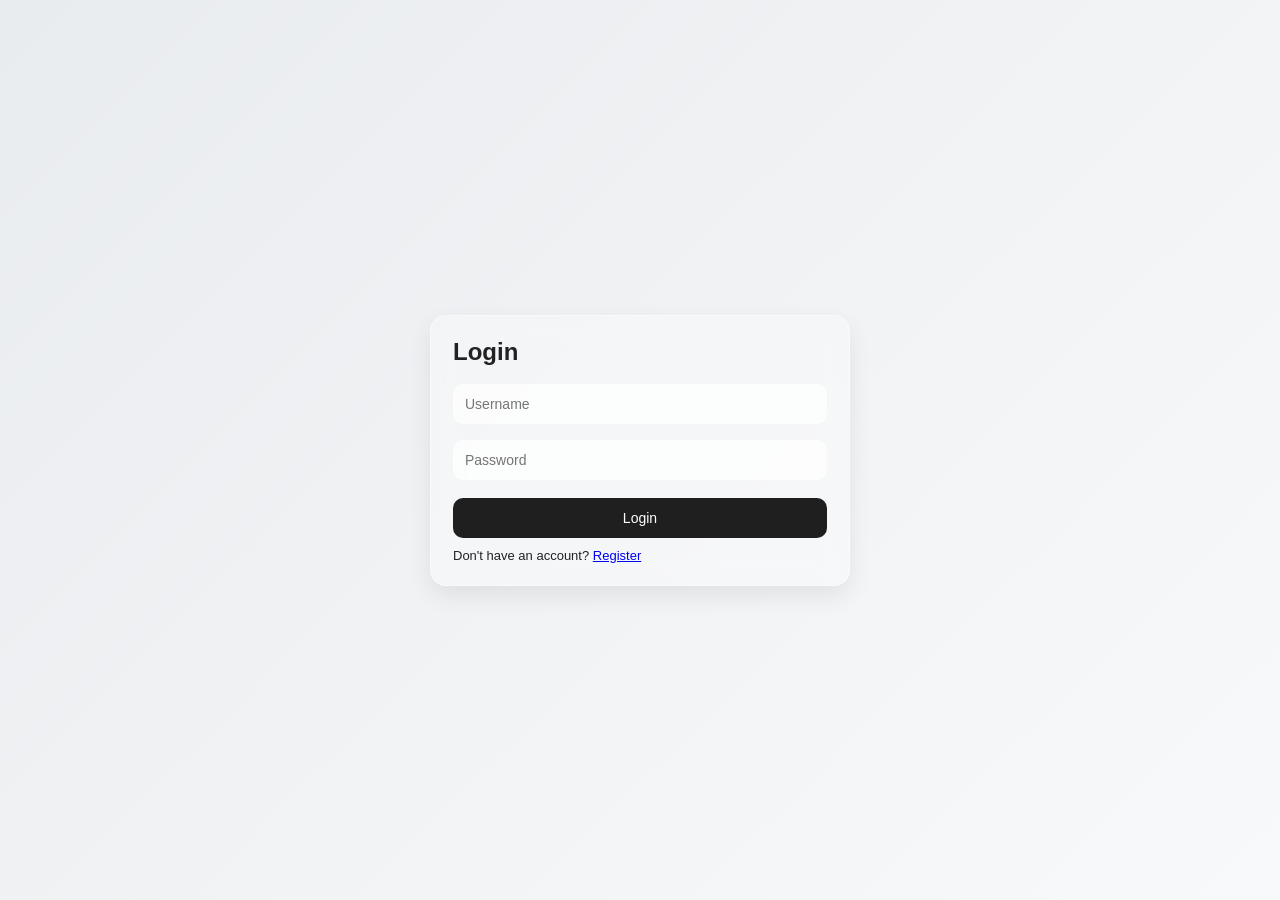
==== Frontend/index.html @ 4243fef3 "renamed: dashboard.html  to index.html" ====
<!DOCTYPE html>
<html>
<head>
  <meta charset="UTF-8">
  <meta name="viewport" content="width=device-width, initial-scale=1.0">
  <title>Expense Dashboard</title>

  <link rel="stylesheet" href="css/style.css">
</head>

<body>

<div class="container">


  <div style="display:flex; justify-content:space-between; align-items:center; margin-bottom:10px;">
    <h2>Expense Dashboard</h2>
    <button class="small-btn" onclick="logout()">Logout</button>
  </div>


  <div class="card-box">
    <h3>Add Expense</h3>

    <input id="amount" type="number" placeholder="Amount">
    <input id="category" placeholder="Category">
    <input id="description" placeholder="Description">

    <button onclick="handleAddExpense()">Add Expense</button>
  </div>

 
  <div class="card-box">
    <h3>My Expenses</h3>

    <button onclick="loadExpenses()">Refresh</button>

    <div id="expenseList"></div>
  </div>

 


    <div class="card-box">
      <h3>Reports</h3>

      <button onclick="loadTotal()">Total Expense</button>
      <div id="totalReport" class="report-box hidden"></div>

      <button onclick="loadDaily()">Daily Summary</button>
      <div id="dailyReport" class="report-box hidden"></div>

      <button onclick="loadMonthly()">Monthly Reports</button>
      <div id="monthlyReport" class="report-box hidden"></div>

  </div>  



</div>

<script src="js/api.js"></script>
<script src="js/dashboard.js"></script>

</body>
</html>
---- Frontend/css/style.css ----
* {
  margin: 0;
  padding: 0;
  box-sizing: border-box;
  font-family: Arial, sans-serif;
}


html, body {
  width: 100%;
  min-height: 100vh;
  overflow-x: hidden;

  background: linear-gradient(135deg, #e9ecef, #f8f9fa);
  color: #222;
}


.center {
  display: flex;
  justify-content: center;
  align-items: center;
  min-height: 100vh;
  padding: 20px;
}


.card {
  width: 100%;
  max-width: 420px;
  padding: 22px;
  border-radius: 16px;

  background: rgba(255, 255, 255, 0.3);
  backdrop-filter: blur(14px);

  border: 1px solid rgba(255, 255, 255, 0.4);
  box-shadow: 0 10px 25px rgba(0,0,0,0.08);
}


.container {
  width: 100%;
  max-width: 900px;
  margin: auto;
  padding: 20px;
}


.card-box {
  margin: 14px 0;
  padding: 16px;
  border-radius: 16px;

  background: rgba(255,255,255,0.35);
  backdrop-filter: blur(12px);

  border: 1px solid rgba(255,255,255,0.4);
  box-shadow: 0 8px 20px rgba(0,0,0,0.05);

  transition: all 0.2s ease;
}

/* subtle hover */
.card-box:hover {
  transform: translateY(-2px);
  box-shadow: 0 12px 25px rgba(0,0,0,0.08);
}


h2 {
  margin-bottom: 10px;
  font-weight: 600;
}

h3 {
  margin-bottom: 8px;
  font-weight: 500;
}


input {
  width: 100%;
  padding: 12px;
  margin: 8px 0;

  border-radius: 10px;
  border: none;
  outline: none;

  background: rgba(255,255,255,0.7);
  font-size: 14px;
}


button {
  width: 100%;
  padding: 12px;
  margin-top: 10px;

  border: none;
  border-radius: 10px;

  background: #1f1f1f;
  color: white;

  cursor: pointer;
  transition: all 0.2s ease;
  font-size: 14px;
}

button:hover {
  background: #333;
  transform: scale(1.02);
}

.small-btn {
  padding: 6px 10px;
  font-size: 12px;
  width: auto;
  border-radius: 8px;
}


.expense-item {
  display: flex;
  justify-content: space-between;
  align-items: center;

  padding: 12px;
  margin-top: 10px;

  border-radius: 10px;
  background: rgba(255,255,255,0.4);
}


.report-box {
  position: relative;
  padding: 15px;
  margin-top: 10px;
  background: #f5f5f5;
  border-radius: 8px;
}

.close-btn {
  position: absolute;
  top: 5px;
  right: 10px;
  border: none;
  background: transparent;
  font-size: 18px;
  cursor: pointer;
}

.hidden {
  display: none;
}

@media (max-width: 768px) {

  body {
    padding: 10px;
  }

  .container {
    padding: 12px;
  }

  .card {
    max-width: 100%;
    padding: 18px;
  }

  .card-box {
    padding: 14px;
  }

  input {
    padding: 14px;
    font-size: 15px;
  }

  button {
    padding: 14px;
    font-size: 15px;
  }

  .expense-item {
    flex-direction: column;
    align-items: flex-start;
    gap: 8px;
  }
}

@media (max-width: 480px) {

  .card {
    padding: 14px;
  }

  h2 {
    font-size: 20px;
  }

  h3 {
    font-size: 17px;
  }

  button {
    font-size: 14px;
  }
}
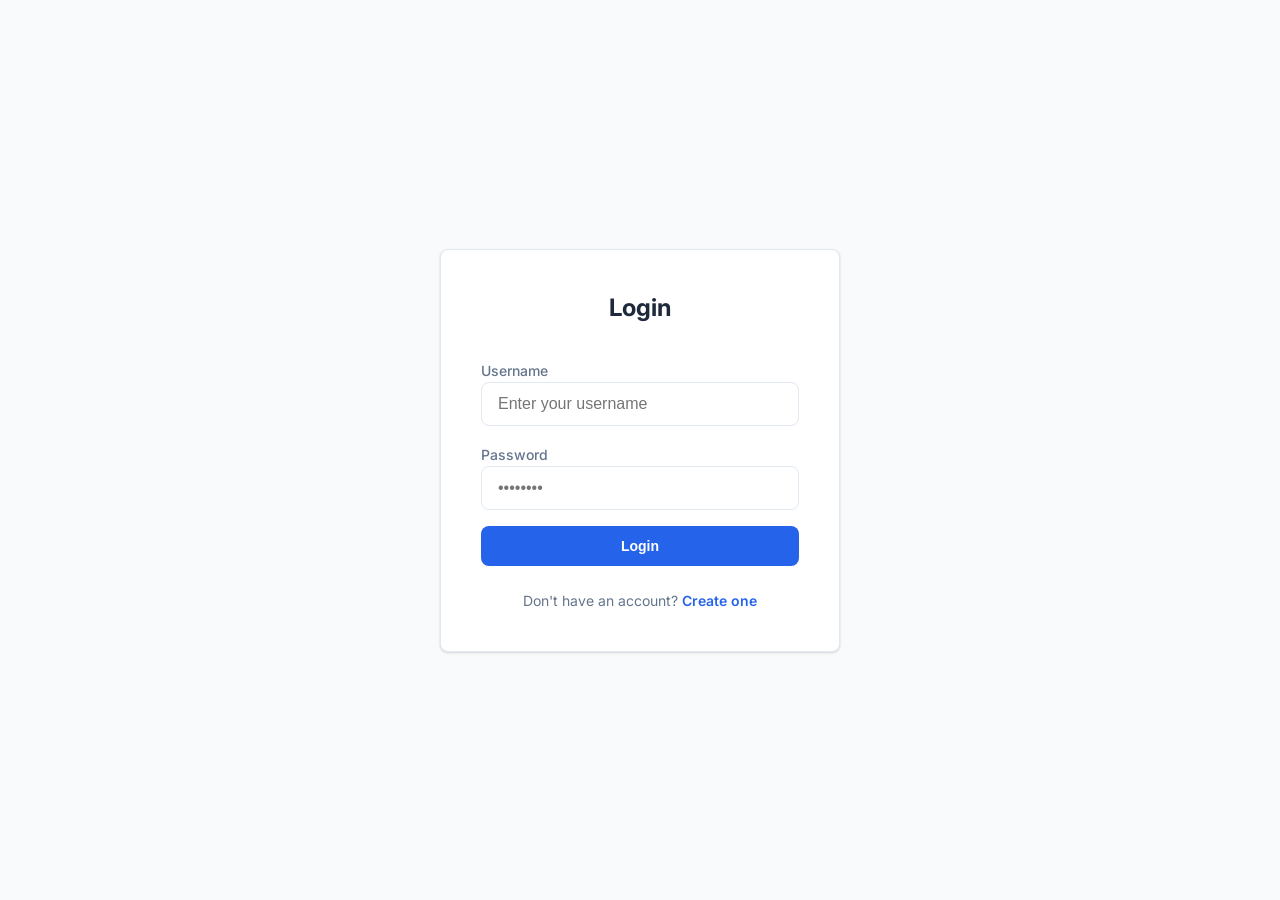
==== commit 1fe06f23: "feat: overhaul frontend UI/UX and optimize backend expense routes" ====
--- a/Frontend/index.html
+++ b/Frontend/index.html
@@ -1,66 +1,110 @@
 <!DOCTYPE html>
-<html>
+<html lang="en">
 <head>
   <meta charset="UTF-8">
   <meta name="viewport" content="width=device-width, initial-scale=1.0">
-  <title>Expense Dashboard</title>
-
+  <title>Expense Tracker | Dashboard</title>
+  <link rel="preconnect" href="https://fonts.googleapis.com">
+  <link rel="preconnect" href="https://fonts.gstatic.com" crossorigin>
+  <link href="https://fonts.googleapis.com/css2?family=Inter:wght@400;500;600;700&display=swap" rel="stylesheet">
   <link rel="stylesheet" href="css/style.css">
 </head>
 
 <body>
 
-<div class="container">
+  <header class="header">
+    <div class="container">
+      <div class="header-brand">
+        <h2>Expense Tracker</h2>
+      </div>
+      <button class="logout-btn" onclick="logout()">Logout</button>
+    </div>
+  </header>
 
+  <main class="container">
+    
+    <!-- Hero Summary -->
+    <section class="summary-card">
+      <span>Current Total Expenses</span>
+      <h1 id="mainTotal">₦0.00</h1>
+    </section>
 
-  <div style="display:flex; justify-content:space-between; align-items:center; margin-bottom:10px;">
-    <h2>Expense Dashboard</h2>
-    <button class="small-btn" onclick="logout()">Logout</button>
+    <div class="main-grid">
+      <!-- Add Expense Section -->
+      <section class="card-box">
+        <h3>Add New Expense</h3>
+        <div class="form-group">
+          <div>
+            <label for="amount">Amount</label>
+            <input id="amount" type="number" placeholder="0.00">
+          </div>
+          <div>
+            <label for="category">Category</label>
+            <input id="category" placeholder="e.g. Food, Rent, Transport">
+          </div>
+          <div>
+            <label for="description">Description</label>
+            <input id="description" placeholder="Optional notes">
+          </div>
+          <button class="btn-primary" onclick="handleAddExpense()">Add Expense</button>
+        </div>
+      </section>
+
+      <!-- Reports Section -->
+      <section class="card-box">
+        <h3>Quick Insights</h3>
+        <div class="form-group" style="flex-direction: row; gap: 0.5rem; margin-bottom: 1rem;">
+          <button class="btn-outline" style="flex: 1" onclick="loadDaily()">Daily Report</button>
+          <button class="btn-outline" style="flex: 1" onclick="loadMonthly()">Monthly Report</button>
+        </div>
+        <div id="reportDisplay" class="report-box hidden">
+          <!-- Report content injected here -->
+        </div>
+      </section>
+    </div>
+
+    <!-- Expenses List -->
+    <section class="card-box" style="margin-top: 2rem;">
+      <div style="display: flex; justify-content: space-between; align-items: center; margin-bottom: 1.5rem;">
+        <h3>Recent Transactions</h3>
+        <button class="btn-outline" style="padding: 0.5rem 1rem;" onclick="loadExpenses()">Refresh</button>
+      </div>
+      <div id="expenseList">
+        <!-- Expenses injected here -->
+      </div>
+    </section>
+
+  </main>
+
+  <!-- Edit Modal -->
+  <div id="editModal" class="modal">
+    <div class="modal-content">
+      <span class="close-modal" onclick="closeEditModal()">&times;</span>
+      <h3>Edit Transaction</h3>
+      <input id="editId" type="hidden">
+      <div class="form-group" style="margin-top: 1.5rem;">
+        <div>
+          <label>Amount</label>
+          <input id="editAmount" type="number">
+        </div>
+        <div>
+          <label>Category</label>
+          <input id="editCategory">
+        </div>
+        <div>
+          <label>Description</label>
+          <input id="editDescription">
+        </div>
+        <button class="btn-primary" onclick="handleUpdateExpense()">Save Changes</button>
+      </div>
+    </div>
   </div>
 
+  <!-- Notification Toast -->
+  <div id="toast" class="toast"></div>
 
-  <div class="card-box">
-    <h3>Add Expense</h3>
-
-    <input id="amount" type="number" placeholder="Amount">
-    <input id="category" placeholder="Category">
-    <input id="description" placeholder="Description">
-
-    <button onclick="handleAddExpense()">Add Expense</button>
-  </div>
-
- 
-  <div class="card-box">
-    <h3>My Expenses</h3>
-
-    <button onclick="loadExpenses()">Refresh</button>
-
-    <div id="expenseList"></div>
-  </div>
-
- 
-
-
-    <div class="card-box">
-      <h3>Reports</h3>
-
-      <button onclick="loadTotal()">Total Expense</button>
-      <div id="totalReport" class="report-box hidden"></div>
-
-      <button onclick="loadDaily()">Daily Summary</button>
-      <div id="dailyReport" class="report-box hidden"></div>
-
-      <button onclick="loadMonthly()">Monthly Reports</button>
-      <div id="monthlyReport" class="report-box hidden"></div>
-
-  </div>  
-
-
-
-</div>
-
-<script src="js/api.js"></script>
-<script src="js/dashboard.js"></script>
+  <script src="js/api.js"></script>
+  <script src="js/dashboard.js"></script>
 
 </body>
-</html>+</html>
--- a/Frontend/css/style.css
+++ b/Frontend/css/style.css
@@ -1,214 +1,332 @@
+/* Corporate Minimalist Style */
+:root {
+  --primary: #1e293b;    /* Slate 800 */
+  --accent: #2563eb;     /* Blue 600 */
+  --bg: #f8fafc;         /* Slate 50 */
+  --text: #334155;       /* Slate 700 */
+  --text-muted: #64748b; /* Slate 500 */
+  --border: #e2e8f0;     /* Slate 200 */
+  --card-bg: #ffffff;
+  --success: #10b981;    /* Emerald 500 */
+  --error: #f43f5e;      /* Rose 500 */
+  --radius: 8px;
+  --shadow: 0 1px 3px rgba(0, 0, 0, 0.1), 0 1px 2px rgba(0, 0, 0, 0.06);
+}
 
 * {
   margin: 0;
   padding: 0;
   box-sizing: border-box;
-  font-family: Arial, sans-serif;
-}
-
-
-html, body {
-  width: 100%;
-  min-height: 100vh;
-  overflow-x: hidden;
-
-  background: linear-gradient(135deg, #e9ecef, #f8f9fa);
-  color: #222;
-}
-
-
-.center {
-  display: flex;
-  justify-content: center;
+}
+
+body {
+  font-family: 'Inter', system-ui, -apple-system, sans-serif;
+  background-color: var(--bg);
+  color: var(--text);
+  line-height: 1.5;
+  -webkit-font-smoothing: antialiased;
+}
+
+/* Layout */
+.container {
+  max-width: 1000px;
+  margin: 0 auto;
+  padding: 2rem 1rem;
+}
+
+/* Typography */
+h1, h2, h3 {
+  color: var(--primary);
+  font-weight: 700;
+  margin-bottom: 0.5rem;
+}
+
+h1 { font-size: 2.25rem; letter-spacing: -0.025em; }
+h2 { font-size: 1.5rem; }
+h3 { font-size: 1.125rem; }
+
+/* Header */
+.header {
+  position: sticky;
+  top: 0;
+  background: rgba(255, 255, 255, 0.8);
+  backdrop-filter: blur(8px);
+  border-bottom: 1px solid var(--border);
+  padding: 1rem 0;
+  margin-bottom: 2rem;
+  z-index: 100;
+}
+
+.header .container {
+  display: flex;
+  justify-content: space-between;
   align-items: center;
-  min-height: 100vh;
-  padding: 20px;
-}
-
-
-.card {
-  width: 100%;
-  max-width: 420px;
-  padding: 22px;
-  border-radius: 16px;
-
-  background: rgba(255, 255, 255, 0.3);
-  backdrop-filter: blur(14px);
-
-  border: 1px solid rgba(255, 255, 255, 0.4);
-  box-shadow: 0 10px 25px rgba(0,0,0,0.08);
-}
-
-
-.container {
-  width: 100%;
-  max-width: 900px;
-  margin: auto;
-  padding: 20px;
-}
-
-
+  padding: 0 1rem;
+  max-width: 1000px;
+  margin: 0 auto;
+}
+
+.header-brand h2 {
+  margin-bottom: 0;
+  font-size: 1.25rem;
+  color: var(--accent);
+}
+
+/* Cards */
 .card-box {
-  margin: 14px 0;
-  padding: 16px;
-  border-radius: 16px;
-
-  background: rgba(255,255,255,0.35);
-  backdrop-filter: blur(12px);
-
-  border: 1px solid rgba(255,255,255,0.4);
-  box-shadow: 0 8px 20px rgba(0,0,0,0.05);
-
-  transition: all 0.2s ease;
-}
-
-/* subtle hover */
-.card-box:hover {
-  transform: translateY(-2px);
-  box-shadow: 0 12px 25px rgba(0,0,0,0.08);
-}
-
-
-h2 {
-  margin-bottom: 10px;
+  background: var(--card-bg);
+  border: 1px solid var(--border);
+  border-radius: var(--radius);
+  padding: 1.5rem;
+  box-shadow: var(--shadow);
+  margin-bottom: 1.5rem;
+}
+
+.summary-card {
+  background: var(--primary);
+  color: white;
+  padding: 2rem;
+  border-radius: var(--radius);
+  text-align: center;
+  margin-bottom: 2rem;
+}
+
+.summary-card h1 {
+  color: white;
+  margin-bottom: 0;
+}
+
+.summary-card span {
+  text-transform: uppercase;
+  font-size: 0.75rem;
   font-weight: 600;
-}
-
-h3 {
-  margin-bottom: 8px;
+  letter-spacing: 0.05em;
+  opacity: 0.8;
+}
+
+/* Grid */
+.main-grid {
+  display: grid;
+  grid-template-columns: 1fr 1fr;
+  gap: 1.5rem;
+}
+
+@media (max-width: 768px) {
+  .main-grid {
+    grid-template-columns: 1fr;
+  }
+}
+
+/* Forms */
+.form-group {
+  display: flex;
+  flex-direction: column;
+  gap: 1rem;
+}
+
+label {
+  font-size: 0.875rem;
   font-weight: 500;
-}
-
+  margin-bottom: -0.5rem;
+  color: var(--text-muted);
+}
 
 input {
   width: 100%;
-  padding: 12px;
-  margin: 8px 0;
-
-  border-radius: 10px;
+  padding: 0.75rem 1rem;
+  border: 1px solid var(--border);
+  border-radius: var(--radius);
+  font-size: 1rem;
+  transition: border-color 0.2s, box-shadow 0.2s;
+}
+
+input:focus {
+  outline: none;
+  border-color: var(--accent);
+  box-shadow: 0 0 0 3px rgba(37, 99, 235, 0.1);
+}
+
+/* Buttons */
+button {
+  cursor: pointer;
+  padding: 0.75rem 1.5rem;
+  border-radius: var(--radius);
+  font-size: 0.875rem;
+  font-weight: 600;
+  transition: all 0.2s;
   border: none;
-  outline: none;
-
-  background: rgba(255,255,255,0.7);
-  font-size: 14px;
-}
-
-
-button {
-  width: 100%;
-  padding: 12px;
-  margin-top: 10px;
-
-  border: none;
-  border-radius: 10px;
-
-  background: #1f1f1f;
+}
+
+.btn-primary {
+  background: var(--accent);
   color: white;
-
-  cursor: pointer;
-  transition: all 0.2s ease;
-  font-size: 14px;
-}
-
-button:hover {
-  background: #333;
-  transform: scale(1.02);
-}
-
-.small-btn {
-  padding: 6px 10px;
-  font-size: 12px;
-  width: auto;
-  border-radius: 8px;
-}
-
-
+}
+
+.btn-primary:hover {
+  background: #1d4ed8;
+  transform: translateY(-1px);
+}
+
+.btn-outline {
+  background: transparent;
+  border: 1px solid var(--border);
+  color: var(--text);
+}
+
+.btn-outline:hover {
+  background: var(--bg);
+}
+
+.btn-danger {
+  background: transparent;
+  color: var(--error);
+  padding: 0.5rem;
+}
+
+.btn-danger:hover {
+  background: #fff1f2;
+}
+
+.logout-btn {
+  background: transparent;
+  border: 1px solid var(--border);
+  color: var(--text-muted);
+  padding: 0.5rem 1rem;
+}
+
+.logout-btn:hover {
+  border-color: var(--error);
+  color: var(--error);
+}
+
+/* Lists */
 .expense-item {
   display: flex;
   justify-content: space-between;
   align-items: center;
-
-  padding: 12px;
-  margin-top: 10px;
-
-  border-radius: 10px;
-  background: rgba(255,255,255,0.4);
-}
-
-
-.report-box {
+  padding: 1rem;
+  border-bottom: 1px solid var(--border);
+}
+
+.expense-item:last-child {
+  border-bottom: none;
+}
+
+.expense-info b {
+  display: block;
+  font-size: 1rem;
+  color: var(--primary);
+}
+
+.expense-info small {
+  color: var(--text-muted);
+}
+
+.expense-amount {
+  font-weight: 700;
+  color: var(--primary);
+  margin-right: 1.5rem;
+}
+
+.expense-actions {
+  display: flex;
+  gap: 0.5rem;
+}
+
+/* Modal */
+.modal {
+  display: none;
+  position: fixed;
+  z-index: 200;
+  left: 0;
+  top: 0;
+  width: 100%;
+  height: 100%;
+  background-color: rgba(0, 0, 0, 0.5);
+  align-items: center;
+  justify-content: center;
+}
+
+.modal.active {
+  display: flex;
+}
+
+.modal-content {
+  background-color: var(--card-bg);
+  padding: 2rem;
+  border-radius: var(--radius);
+  width: 90%;
+  max-width: 500px;
   position: relative;
-  padding: 15px;
-  margin-top: 10px;
-  background: #f5f5f5;
-  border-radius: 8px;
-}
-
-.close-btn {
+  box-shadow: 0 20px 25px -5px rgba(0, 0, 0, 0.1);
+}
+
+.close-modal {
   position: absolute;
-  top: 5px;
-  right: 10px;
-  border: none;
-  background: transparent;
-  font-size: 18px;
+  top: 1rem;
+  right: 1rem;
+  font-size: 1.5rem;
   cursor: pointer;
-}
-
-.hidden {
-  display: none;
-}
-
-@media (max-width: 768px) {
-
-  body {
-    padding: 10px;
-  }
-
-  .container {
-    padding: 12px;
-  }
-
-  .card {
-    max-width: 100%;
-    padding: 18px;
-  }
-
-  .card-box {
-    padding: 14px;
-  }
-
-  input {
-    padding: 14px;
-    font-size: 15px;
-  }
-
-  button {
-    padding: 14px;
-    font-size: 15px;
-  }
-
-  .expense-item {
-    flex-direction: column;
-    align-items: flex-start;
-    gap: 8px;
-  }
-}
-
-@media (max-width: 480px) {
-
-  .card {
-    padding: 14px;
-  }
-
-  h2 {
-    font-size: 20px;
-  }
-
-  h3 {
-    font-size: 17px;
-  }
-
-  button {
-    font-size: 14px;
-  }
-}+  color: var(--text-muted);
+}
+
+/* Toast */
+.toast {
+  position: fixed;
+  bottom: 2rem;
+  right: 2rem;
+  padding: 1rem 1.5rem;
+  background: var(--primary);
+  color: white;
+  border-radius: var(--radius);
+  box-shadow: 0 10px 15px -3px rgba(0, 0, 0, 0.1);
+  transform: translateY(100px);
+  transition: transform 0.3s ease-out;
+  z-index: 300;
+}
+
+.toast.show {
+  transform: translateY(0);
+}
+
+.toast.success { background: var(--success); }
+.toast.error { background: var(--error); }
+
+.hidden { display: none; }
+
+/* Auth Layout */
+.auth-center {
+  min-height: 100vh;
+  display: flex;
+  align-items: center;
+  justify-content: center;
+  padding: 1rem;
+}
+
+.auth-card {
+  width: 100%;
+  max-width: 400px;
+  background: white;
+  padding: 2.5rem;
+  border-radius: var(--radius);
+  border: 1px solid var(--border);
+  box-shadow: var(--shadow);
+}
+
+.auth-card h2 {
+  text-align: center;
+  margin-bottom: 2rem;
+}
+
+.auth-footer {
+  margin-top: 1.5rem;
+  text-align: center;
+  font-size: 0.875rem;
+  color: var(--text-muted);
+}
+
+.auth-footer a {
+  color: var(--accent);
+  text-decoration: none;
+  font-weight: 600;
+}
